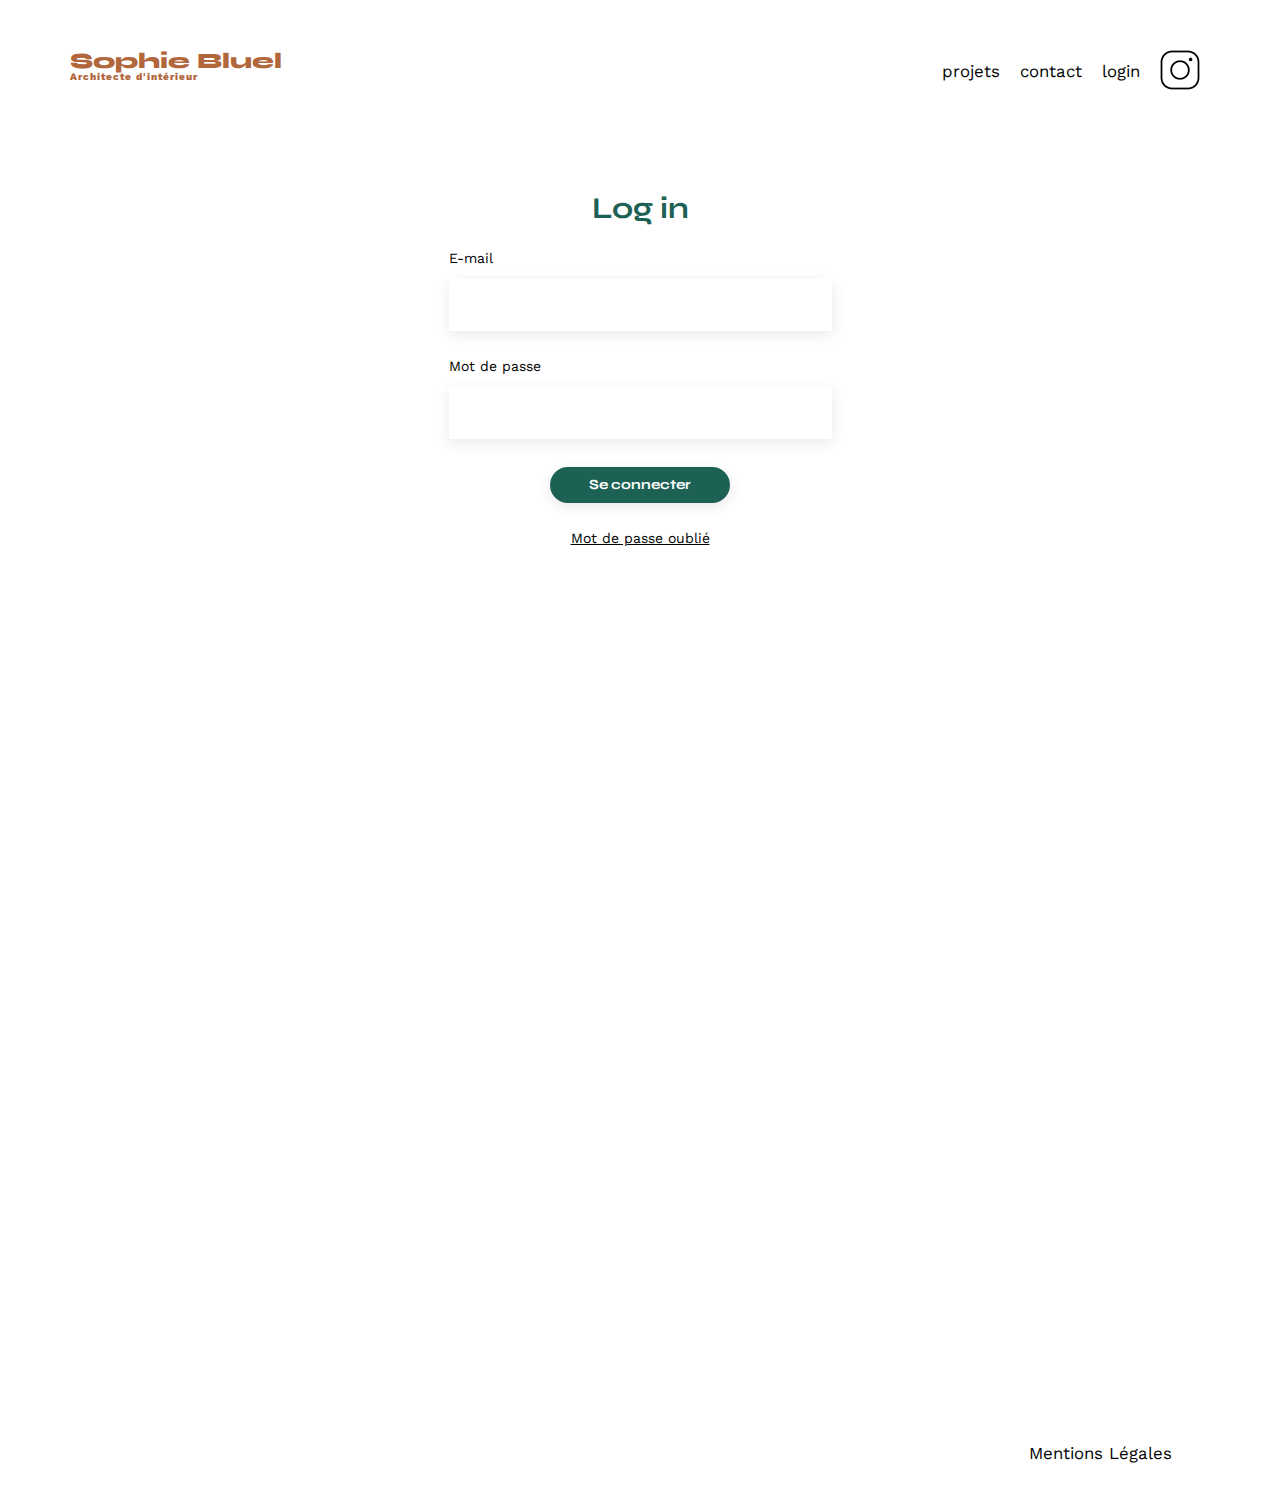
==== FrontEnd/login.html @ e31f60a6 "Ajout Page login" ====
<!DOCTYPE html>
<html lang="fr">
<head>
	<meta charset="UTF-8">
	<title>Sophie Bluel - Architecte d'intérieur</title>
	<meta name="viewport" content="width=device-width, initial-scale=1.0">
	<link rel="preconnect" href="https://fonts.googleapis.com">
	<link rel="preconnect" href="https://fonts.gstatic.com" crossorigin>
	<link href="https://fonts.googleapis.com/css2?family=Syne:wght@700;800&family=Work+Sans&display=swap" rel="stylesheet">
	<meta name="description" content="">
	<link rel="stylesheet" href="./assets/style.css">
    <link rel="stylesheet" href="./assets/login.css">
</head>
<body>
<header>
	<h1>Sophie Bluel <span>Architecte d'intérieur</span></h1>
	<nav>
		<ul>
			<li>projets</li>
			<li>contact</li>
			<li>login</li>
			<li><img src="./assets/icons/instagram.png" alt="Instagram"></li>
		</ul>
	</nav>
</header>
<main>
    <h2>Log in</h2>
    <form>
    <label for="email">E-mail</label>
    <input id="email" type="email">
    <label for="password">Mot de passe</label>
    <input id="password" type="text">
    <input type="submit" value="Se connecter">
    <a href="#">Mot de passe oublié</a>
    </form>

</main>
<footer>
	<nav>
		<ul>
			<li>Mentions Légales</li>
		</ul>
	</nav>
</footer>
</body>
</html>
---- FrontEnd/assets/style.css ----
/* http://meyerweb.com/eric/tools/css/reset/
   v2.0 | 20110126
   License: none (public domain)
*/

html, body, div, span, applet, object, iframe,
h1, h2, h3, h4, h5, h6, p, blockquote, pre,
a, abbr, acronym, address, big, cite, code,
del, dfn, em, img, ins, kbd, q, s, samp,
small, strike, strong, sub, sup, tt, var,
b, u, i, center,
dl, dt, dd, ol, ul, li,
fieldset, form, label, legend,
table, caption, tbody, tfoot, thead, tr, th, td,
article, aside, canvas, details, embed,
figure, figcaption, footer, header, hgroup,
menu, nav, output, ruby, section, summary,
time, mark, audio, video {
	margin: 0;
	padding: 0;
	border: 0;
	font-size: 100%;
	font: inherit;
	vertical-align: baseline;
}
/* HTML5 display-role reset for older browsers */
article, aside, details, figcaption, figure,
footer, header, hgroup, menu, nav, section {
	display: block;
}
body {
	line-height: 1;
}
ol, ul {
	list-style: none;
}
blockquote, q {
	quotes: none;
}
blockquote:before, blockquote:after,
q:before, q:after {
	content: '';
	content: none;
}
table {
	border-collapse: collapse;
	border-spacing: 0;
}
/** end reset css**/
body {
	max-width: 1140px;
	margin:auto;
	font-family: 'Work Sans' ;
	font-size: 14px;
}
header {
	display: flex;
	justify-content: space-between;
	margin: 50px 0
}
section {
	margin: 50px 0
}

h1{
	display: flex;
	flex-direction: column;
	font-family: 'Syne';
	font-size: 22px;
	font-weight: 800;
	color: #B1663C
}

h1 > span {
	font-family: 'Work Sans';
	font-size:10px;
	letter-spacing: 0.1em;
;
}

h2{
	font-family: 'Syne';
	font-weight: 700;
	font-size: 30px;
	color: #1D6154
}
nav ul {
	display: flex;
	align-items: center;
	list-style-type: none;

}
nav li {
	padding: 0 10px;
	font-size: 1.2em;
}

li:hover {
	color: #B1663C;
}
#introduction {
	display: flex;
	align-items: center;
}
#introduction figure {
	flex: 1
}
#introduction img {
	display: block;
	margin: auto;
	width: 80%;
}

#introduction article {
	flex: 1
}
#introduction h2 {
	margin-bottom: 1em;
}

#introduction p {
	margin-bottom: 0.5em;
}
#portfolio h2 {
	text-align: center;
	margin-bottom: 1em;
}
.gallery {
	width: 100%;
	display: grid;
	grid-template-columns: 1fr 1fr 1fr;
	grid-column-gap: 20px;
	grid-row-gap: 20px;
}

.gallery img {
	width: 100%;

}
#contact {
	width: 50%;
margin: auto;
}
#contact > * {
	text-align: center;

}
#contact h2{
	margin-bottom: 20px;
}
#contact form {
	text-align: left;
	margin-top:30px;
	display: flex;
	flex-direction: column;
}

#contact input {
	height: 50px;
	font-size: 1.2em;
	border: none;
	box-shadow: 0px 4px 14px rgba(0, 0, 0, 0.09);
}
#contact label {
	margin: 2em 0 1em 0;
}
#contact textarea {
	border: none;
	box-shadow: 0px 4px 14px rgba(0, 0, 0, 0.09);
}

input[type="submit"]{
	font-family: 'Syne';
	font-weight: 700;
	color: white;
	background-color: #1D6154;
	margin : 2em auto ;
	width: 180px;
	text-align: center;
	border-radius: 60px ;
}

footer nav ul {
	display: flex;
	justify-content: flex-end;
	margin: 2em
}


/*************** Mes ajouts ********************/

#filter button{
	display: flex;
	justify-content: center;
	align-items: center;
	color: #1D6154;
	background-color: white;
	border: solid 1px #1D6154;
	font-family: 'Syne';
	font-weight: 700;
	font-size: 16px;
	font-weight: 700;
	border-radius: 60px;
	height: 37px;
	flex:1;
	white-space: nowrap;
	
	
}

#filter button:hover{
	color: white;
	background-color: #1D6154;
}

#portfolio{
	display: flex;
	flex-direction: column;
	align-items: center;
}

#filter{
	display: flex;
	gap: 10px;
	justify-content: center;
	margin-bottom: 50px;
	margin-top: 20px;
	width: 585px;
	

}
.gallery img {
	margin-bottom: 5px;
}
---- FrontEnd/assets/login.css ----
main {
    display: flex;
    flex-direction: column;
    justify-content: center;
    align-items: center;
    margin-top: 100px;
    margin-bottom: 100vh;
   
 
   
}

form {
    display: flex;
    flex-direction: column;
    
   
}

label{
    margin: 2em 0 1em 0;
}

input {
    height: 50px;
	font-size: 1.2em;
	border: none;
	box-shadow: 0px 4px 14px rgba(0, 0, 0, 0.09);
    width:379px;
}



main a {
	text-align: center;
    color:black;
}

input[type="submit"]{
    height:36px;
    font-size: 14px;
}
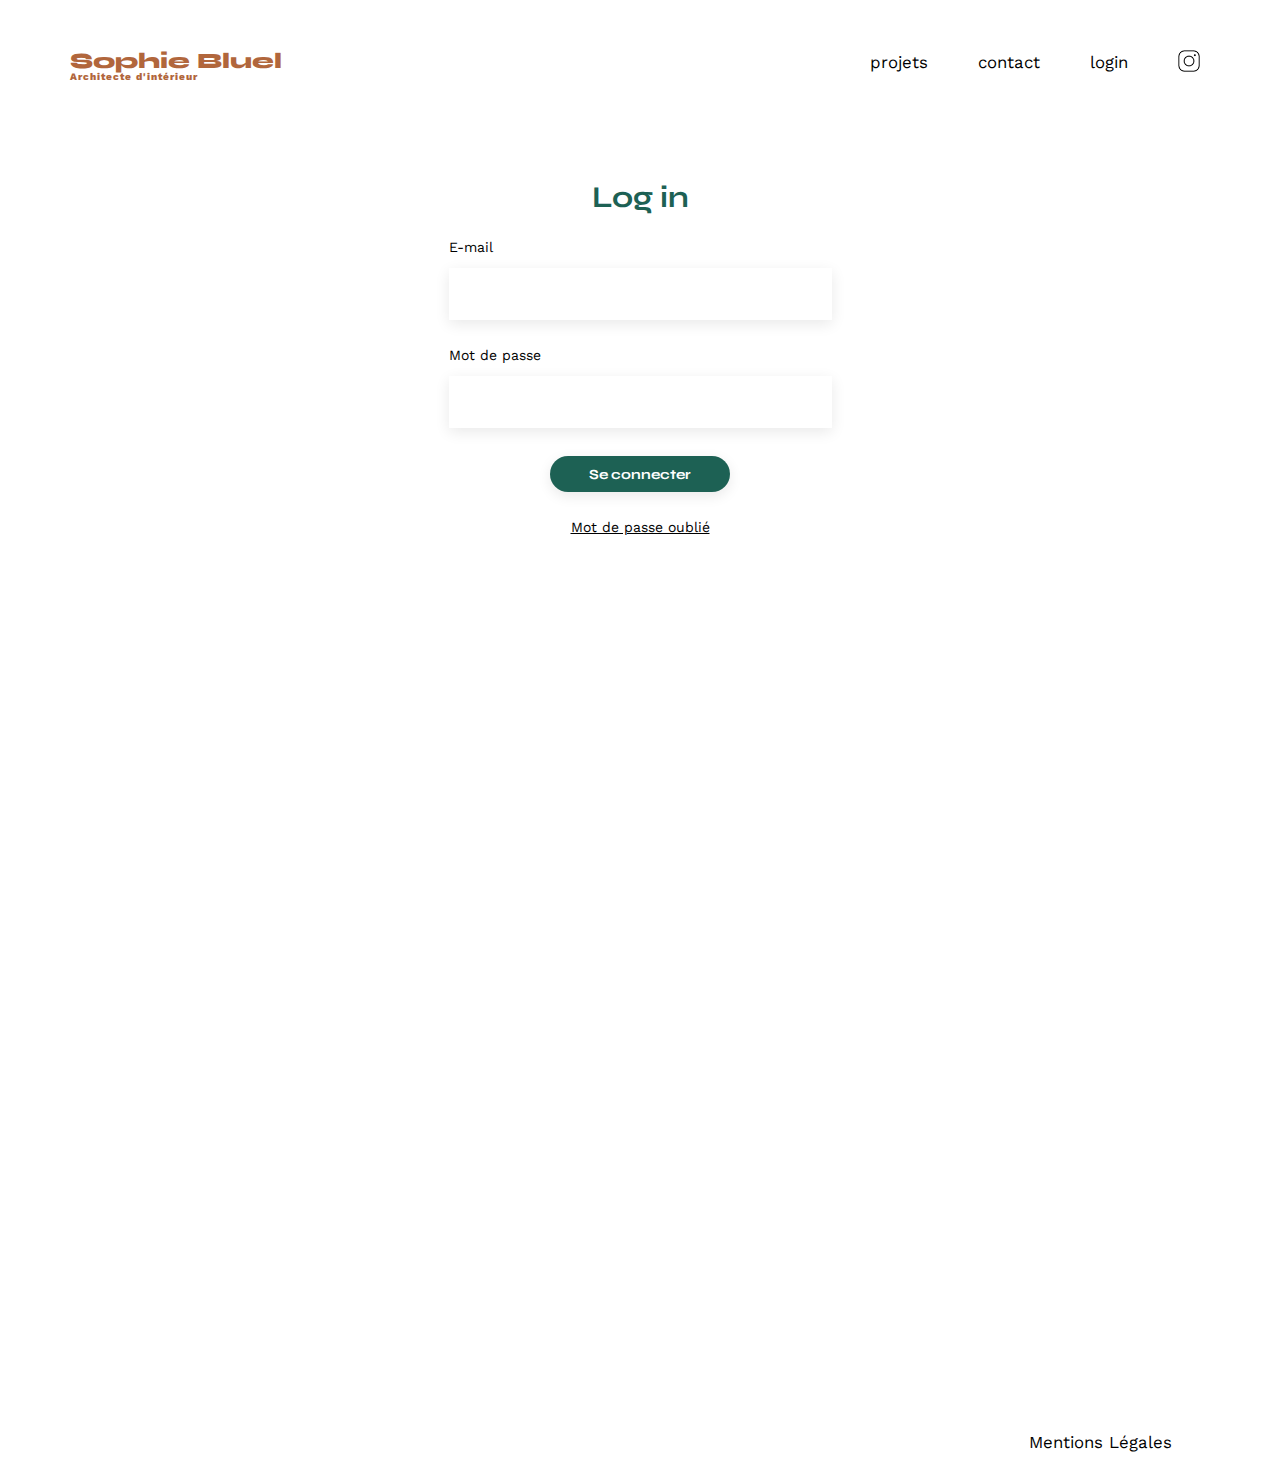
==== commit 73f3cd6b: "Ajout check formulaire" ====
--- a/FrontEnd/login.html
+++ b/FrontEnd/login.html
@@ -16,9 +16,9 @@
 	<h1>Sophie Bluel <span>Architecte d'intérieur</span></h1>
 	<nav>
 		<ul>
-			<li>projets</li>
-			<li>contact</li>
-			<li>login</li>
+			<li><a href="index.html#portfolio">projets</a></li>
+			<li><a href="index.html#contact">contact</a></li>
+			<li><a href="#">login</a></li>
 			<li><img src="./assets/icons/instagram.png" alt="Instagram"></li>
 		</ul>
 	</nav>
@@ -42,5 +42,6 @@
 		</ul>
 	</nav>
 </footer>
+<script src="assets/login.js"></script>
 </body>
 </html>--- a/FrontEnd/assets/style.css
+++ b/FrontEnd/assets/style.css
@@ -88,11 +88,22 @@
 	display: flex;
 	align-items: center;
 	list-style-type: none;
-
-}
+	justify-content: space-between;
+	gap:30px;
+
+}
+
 nav li {
 	padding: 0 10px;
 	font-size: 1.2em;
+}
+
+li a:hover{
+	font-weight: 700;
+}
+nav img {
+	height:22px;
+	width:22px;
 }
 
 li:hover {
@@ -121,10 +132,7 @@
 #introduction p {
 	margin-bottom: 0.5em;
 }
-#portfolio h2 {
-	text-align: center;
-	margin-bottom: 1em;
-}
+
 .gallery {
 	width: 100%;
 	display: grid;
@@ -184,6 +192,10 @@
 	display: flex;
 	justify-content: flex-end;
 	margin: 2em
+}
+input[type="submit"]:hover{
+	background-color: #0E2F28;
+
 }
 
 
@@ -231,5 +243,216 @@
 }
 .gallery img {
 	margin-bottom: 5px;
-}
-
+	height:407px;
+}
+
+#edit-mode{
+	position: absolute;
+	top: 0;
+	left:0;
+	width: 100vw;
+	height:59px;
+	background-color: black;
+	color:white;
+	
+	justify-content: center;
+	align-items: center;
+	gap:5px;
+	margin-bottom: 100px;
+	display: none;
+}
+
+
+
+
+nav a {
+	text-decoration: none;
+	color:black;
+}
+
+#projet-title{
+	display: flex;
+	align-items: center;
+	gap:30px;
+	margin-bottom: 30px;
+	
+}
+
+#projet-title button{
+	display: none;
+	height: 18px;
+	border:none;
+	background-color: white;
+	gap:5px;
+	
+}
+/******************Modale*************************/
+
+aside {
+	width:630px;
+	height:688px;
+	position:absolute;
+	left:35%;
+	top:60%;
+	
+	border-radius:10px;
+	z-index:10;
+	background-color: white;
+	opacity:1;
+	display: none;
+	flex-direction: column;
+	align-items: center;
+
+	
+}
+
+aside h2{
+	color:black;
+	font-family:"Work Sans";
+	
+	font-weight: 400;
+	font-size: 26px;
+	margin-top: 20px;
+}
+#overlay {
+	position: fixed; 
+	top: 0;
+	left: 0;
+	width: 100%;
+	height: 100%;
+	background-color: rgba(0, 0, 0, 0.5); 
+	z-index: 5;
+	display: none; 
+  }
+
+
+  .img-modale {
+	
+	height:102px;
+	width:76px;
+
+  }
+
+  #gallerie-modale{
+	max-width: 100%;
+	gap:10px;
+	flex-wrap: wrap;
+	display: flex;
+	
+	margin-left:80px;
+	margin-right:50px;
+	
+	margin-top: 50px;
+	margin-bottom: 50px;
+	
+	
+	
+	
+  }
+
+  .separator{
+	border:1px solid #b3b3b3;
+	width: 420px;
+	margin-bottom: 10px;
+  }
+
+  aside input[type="submit"]{
+	height:36px;
+	width:237px !important;
+	padding-left:50px;
+	padding-right:50px;
+	padding-top: 10px;
+	padding-bottom:10px;
+	text-align: center;
+	border: none;
+	
+	
+  }
+
+  #close{
+	position:relative !important;
+	background-color: white;
+	border: none;
+	left:280px;
+	top:20px;
+	
+	padding:10px;
+  }
+
+  .trash{
+	z-index: 100;
+	position:relative;
+	top:-100px;
+	left:60px;
+	padding:2px;
+	
+
+	margin: 0;
+	
+	background-color: black;
+	
+  }
+
+  aside form {
+	display:none;
+	flex-direction: column;
+	margin: 20px;
+  }
+  aside input[type="text"],select {
+    height: 50px;
+	font-size: 1.2em;
+	border: none;
+	box-shadow: 0px 4px 14px rgba(0, 0, 0, 0.09);
+    width:379px;
+	background:white;
+	margin:20px;
+}
+
+#add-block{
+	display:none;
+	width:420px;
+	height:169px;
+	background-color: #E8F1F6;
+	flex-direction: column;
+	align-items: center;
+	justify-content: center;
+	gap:10px;
+	margin:20px;
+}
+
+.add-block-btn {
+	border-radius: 50px;
+	width:173px;
+	height:36px;
+	background-color:#CBD6DC;
+	color:#306685;
+	font-weight:500;
+	font-family:"Work Sans";
+	display: flex;
+	justify-content: center;
+	align-items: center;
+
+}
+
+#return {
+	background-color: white;
+	border:none;
+	left:-280px;
+	top:-11px;
+	position:relative;
+	display: none;
+	
+}
+
+
+#add-file{
+	display:none;
+	
+}
+
+#to-hide{
+	display:flex;
+	flex-direction: column;
+}
+
+  --- a/FrontEnd/assets/login.css
+++ b/FrontEnd/assets/login.css
@@ -39,4 +39,5 @@
 input[type="submit"]{
     height:36px;
     font-size: 14px;
-}+}
+
